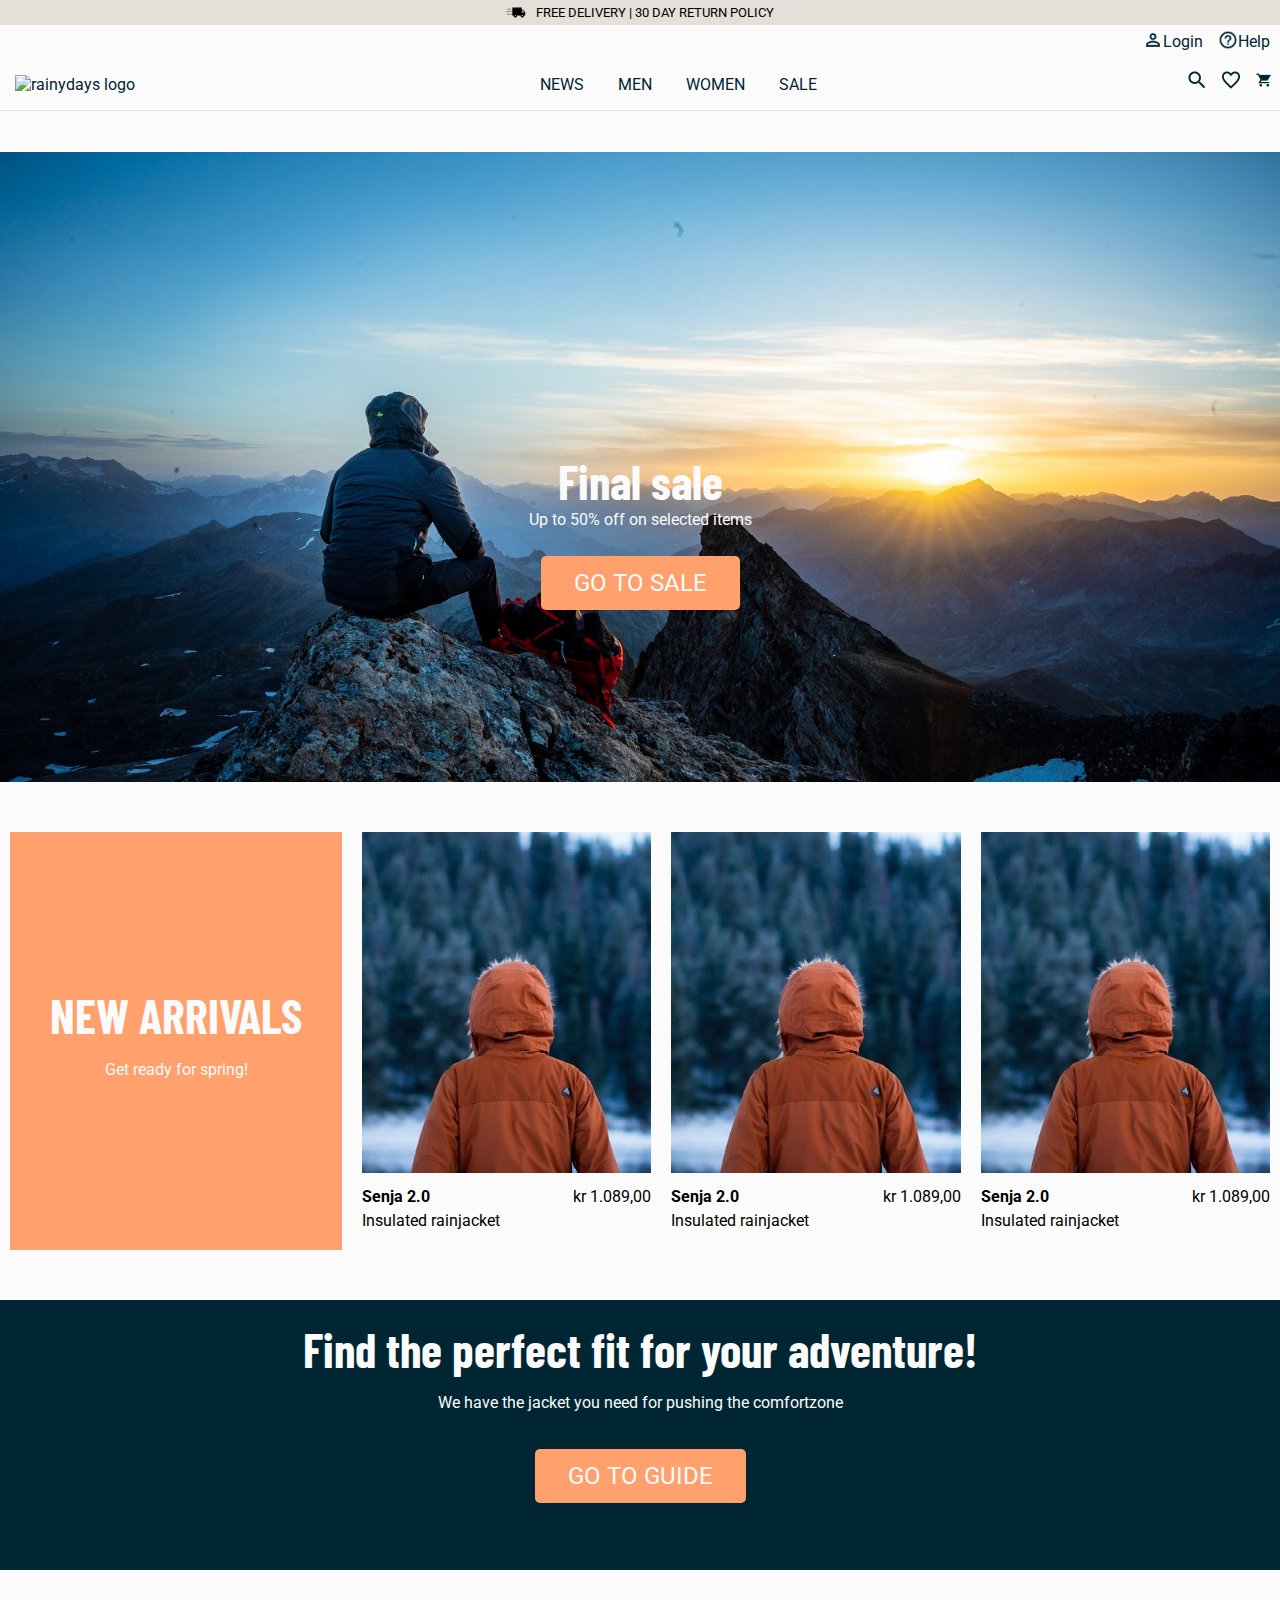
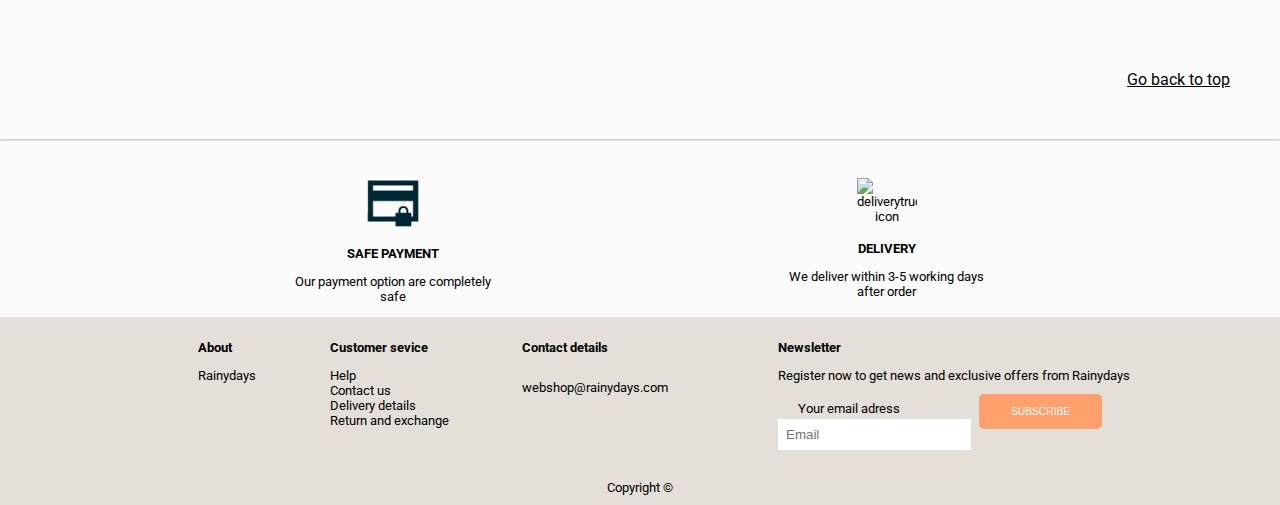
==== index.html @ 1f0a2761 "Changes to newsletter" ====
<!DOCTYPE html>
<html lang="en">
<head>
    <meta charset="UTF-8">
    <meta http-equiv="X-UA-Compatible" content="IE=edge">
    <meta name="viewport" content="width=device-width, initial-scale=1.0">
    <meta name="description" content="Quality rainjackets made for pushing the comfort zone on every adventure">
    <title>Rainydays | Home</title>
    <link href="styles/styles.css" rel="stylesheet"> 
    <link href="styles/home.css" rel="stylesheet"> 
    <link href="styles/media.css" rel="stylesheet"> 
    <link rel="preconnect" href="https://fonts.gstatic.com">
    <link rel="icon" href="images/rainydays_logo.png">
    <link href="https://fonts.googleapis.com/css2?family=Barlow+Condensed:wght@700&family=Roboto:wght@400;700&display=swap" rel="stylesheet">
    <script src="https://kit.fontawesome.com/b318972c4d.js" crossorigin="anonymous"></script>
    <!-- Hotjar Tracking Code for https://rainydays-online-store.netlify.app -->
    <script>
        (function(h,o,t,j,a,r){
            h.hj=h.hj||function(){(h.hj.q=h.hj.q||[]).push(arguments)};
            h._hjSettings={hjid:2637294,hjsv:6};
            a=o.getElementsByTagName('head')[0];
            r=o.createElement('script');r.async=1;
            r.src=t+h._hjSettings.hjid+j+h._hjSettings.hjsv;
            a.appendChild(r);
        })(window,document,'https://static.hotjar.com/c/hotjar-','.js?sv=');
    </script>
</head>
<body>
    <header>
        <div class="header-banner">
            <img src=icons/delivery-icon.png alt="deliverytruck icon" class="header-icons">
            <p> Free delivery | 30 day return policy</p>
        </div>
        <div class="top-menu-user">
            <a href="#"><img src="icons/profile-icon.png" alt="" class="header-icons"><span class="top-menu-text">Login</span>
            </a>
            <a href="#"><img src="icons/help-icon.png" alt="" class="header-icons"><span class="top-menu-text">Help</span>
            </a>
        </div>
        <div class="main-menu">
            <a href="index.html"><img src="Images/rainydays_logo.png" alt="rainydays logo" class="logo"></a>
            <label for="hamburger-menu"><i class="fas fa-bars"></i></label>
            <input type="checkbox" id="hamburger-menu">
            <nav>
                <ul>
                    <li><a href="products.html">News</a></li>
                    <li><a href="products.html">Men</a></li>
                    <li><a href="products.html">Women</a></li>
                    <li><a href="products.html">Sale</a></li>
                </ul>
            </nav>
            <div class="shopping-icons">
                <a href="#"><img src="icons/search-icon.png" alt="Search" class="header-icons">
                </a>
                <a href="#"><img src="icons/heart-icon.png" alt="View wishlist" class="header-icons">
                    <span class="counter-wishlist wishlist-total"></span></a>
                <a href="checkout.html"><img src="icons/shoppingcart-icon.png" alt="View shoppingcart" class="header-icons">
                </a>
            </div>
        </div>
        <hr>
    </header>
    <main id="top">
        <section class="home-header">
            <div class="home-content">
                <h1>Final sale</h1>
                <p>Up to 50% off on selected items</p>
                <a href="products.html" class="cta">Go to sale</a>
            </div>
        </section>
        <section class="products-new">
            <div class="products-header">
                <div>
                    <h2>New arrivals</h2>
                    <p>Get ready for spring!</p>
                </div>
            </div>
            <div class="product-section">
                <div>
                    <a href="product-spesifics.html"><img src="images/product_img_2.jpg" alt="Product image, go to product: rain jacket" class="products-img"></a>
                </div>
                <div class="product-details">
                    <a class="product-name-link" href="product-spesifics.html">Senja 2.0</a>
                    <p>kr 1.089,00</p>
                </div>
                <div>Insulated rainjacket</div>
            </div>
            <div class="product-section">
                <div>
                    <a href="product-spesifics.html"><img src="images/product_img_2.jpg" alt="Product image, go to product: rain jacket" class="products-img"></a>
                </div>
                <div class="product-details">
                    <a class="product-name-link" href="product-spesifics.html">Senja 2.0</a>
                    <p>kr 1.089,00</p>
                </div>
                <div>Insulated rainjacket</div>
            </div>
            <div class="product-section">
                <div>
                    <a href="product-spesifics.html"><img src="images/product_img_2.jpg" alt="Product image, go to product: rain jacket" class="products-img"></a>
                </div>
                <div class="product-details">
                    <a class="product-name-link" href="product-spesifics.html">Senja 2.0</a>
                    <p>kr 1.089,00</p>
                </div>
                <div>Insulated rainjacket</div>
            </div>
        </section>
        <section class="guide">
            <h3>Find the perfect fit for your adventure!</h3>
            <p>We have the jacket you need for pushing the comfortzone</p>
            <a class="cta" href="#">Go to guide</a>
        </section>
        <div class="backtotop">
            <a href="index.html#top" class="back-link">Go back to top</a>
        </div>
    </main>
    <footer>
        <hr>
        <div class="footer-top">
            <div>
                <img src="icons/safe-payment-icon.png" alt="Safe payment icon">
                <p class="footer-top-header">Safe payment</p>
                <P>Our payment option are completely safe</P>
            </div>
            <div class="footer-top-delivery">
                <img src="icons/delivery-icon-2.png" alt="deliverytruck icon" class="footer-delivery-icon">
                <p class="footer-top-header">Delivery</p>
                <p>We deliver within 3-5 working days after order</p>
            </div>
        </div>
        <div class="footer-bottom">
            <div class="footer-links-section footer-about">
                <p class="footer-bottom-header">About</p>
                <a href="about.html">Rainydays</a>
            </div>
            <div class="footer-links-section footer-customerserv">
                <p class="footer-bottom-header">Customer sevice</p>
                <a href="#">Help</a>
                <a href="contact.html">Contact us</a>
                <a href="#">Delivery details</a>
                <a href="#">Return and exchange</a>
            </div>
            <div class="footer-links-section footer-contact">
                <p class="footer-bottom-header">Contact details</p>
                <p>webshop@rainydays.com</p>
            </div>
            <div class="footer-bottom-newsletter">
                <p class="footer-bottom-header">Newsletter</p>
                <p>Register now to get news and exclusive offers from Rainydays</p>
                <!-- <label for="email">Your email adress</label> -->
                <form class="newsletter-textbox">
                    <div class="newsletter-wrapper">
                        <div class="newsletter-labelwrapper">
                            <label for="emailSub">Your email adress</label>
                            <input type="email" name="email" placeholder="Email" id="emailSub">
                        </div>
                        <input type="submit" value="Subscribe" class="cta cta-small">
                    </div>
                    <div class="newsletter-error"></div>
                    <div class="newsletter-subscribed"></div>
                </form>
            </div>
        </div>
        <div class="footer-banner">
            Copyright &copy;
        </div>
    </footer>
    <script src="js/script.js"></script>
</body>
</html>
---- styles/styles.css ----
@import "imports/variables.css";

body {
  background-color: #fcfbfb;
  color: #000;
  margin: 0px;
  font-family: "Roboto", sans-serif;
  min-height: 100vh;
  display: grid;
  grid-template-rows: auto 1fr auto;
}

/* fonts
font-family: 'Barlow Condensed', sans-serif;
font-family: 'Roboto', sans-serif; */

h1,
h2,
h3 {
  font-family: "Barlow Condensed", sans-serif;
  font-size: 3em;
  color: var(--white);
}

p {
  font-size: 1em;
}

/* Header 
_____________ */

.header-icons {
  max-width: 20px;
}

/* Banner */
.header-banner {
  background-color: #e5dfd9;
  color: #000;
  text-transform: uppercase;
  display: flex;
  justify-content: center;
  margin: 0px;
  padding: 0px;
}

.header-banner img {
  max-height: 20px;
  padding: 5px 0px;
}

.header-banner p {
  padding: 5px 0px 5px 10px;
  margin: 0px;
  font-size: 0.8em;
}

/* Top menu user */
.top-menu-user {
  display: flex;
  justify-content: flex-end;
}

.top-menu-user a {
  padding-right: 10px;
}

.top-menu-text {
  position: relative;
  bottom: 3px;
}
.top-menu-user,
.main-menu {
  max-width: 1600px;
  margin: 0px auto;
}

/* Main menu */
header {
  color: #002633;
}

.main-menu {
  display: flex;
  align-items: baseline;
  justify-content: space-between;
}

.main-menu a {
  flex-grow: 6;
}

.shopping-icons {
  order: 2;
}

.counter-shoppingcart,
.counter-wishlist {
  color: var(--signature-blue);
  background-color: var(--white);
  font-size: 0.8em;
  font-weight: bold;
  border: 2px solid;
  border-radius: 50px;
  padding: 0px 4px;
  position: relative;
  right: 15px;
  top: 3px;
  display: none;
}

.logo {
  max-width: 120px;
  height: auto;
  margin: 0px 10px;
  padding-top: 0px;
}

label {
  order: 3;
  margin-left: 20px;
  position: relative;
  bottom: 3px;
}

nav {
  margin-left: 25px;
  display: none;
  position: fixed;
  top: 137px;
  background: #fcfbfb;
  z-index: 1000;
  right: 0px;
}

nav ul {
  padding: 0px;
}

nav li {
  display: block;
  text-decoration: none;
  padding: 5px 20px;
}

#hamburger-menu {
  display: none;
  max-width: 25px;
}

#hamburger-menu:checked ~ nav {
  display: block;
}

/* CTA's
______________ */

.cta {
  text-transform: uppercase;
  background-color: #ffa06d;
  color: #fcfbfb;
  padding: 10px 30px;
  font-size: 1.5em;
  text-align: center;
  margin: 0px;
  border: 3px solid transparent;
  border-radius: 5px;
  transition-duration: 0.3s;
}

.cta-small {
  font-size: 0.8em;
  border: 2px solid transparent;
}

.cta-wide {
  text-transform: initial;
  margin: 40px 5px;
}

.cta-blue {
  background-color: var(--signature-blue);
}

.add-to-wishlist {
  border: none;
  background-color: inherit;
  color: var(--signature-blue);
  font-weight: bold;
  cursor: pointer;
}

.wishlist-icon {
  max-width: 30px;
  padding-top: 10px;
}

/* links 
______________ */

a {
  text-decoration: none;
}

header a {
  padding: 5px;
  color: #002633;
}

nav a {
  padding: 15px;
}

footer a {
  color: #000;
}

.current {
  text-decoration: underline;
}

.backtotop {
  margin: 100px 50px 50px 0px;
  text-align: right;
  max-width: 1600px;
}

.back-link {
  color: #000;
  text-decoration: underline;
}

/* Hover
______________ */

.top-menu-user a:hover {
  text-decoration: underline;
}

nav li:hover {
  text-decoration: underline;
  font-weight: bold;
}

.cta:hover {
  color: #ffa06d;
  background-color: #fcfbfb;
  border: 3px solid var(--orange);
}

.cta-small:hover {
  border: 2px solid;
  font-weight: bold;
}

.cta-blue:hover {
  color: var(--signature-blue);
  border-color: var(--signature-blue);
}

.back-link:hover {
  font-weight: bold;
}

footer div a:hover {
  text-decoration: underline;
}

/* Footer
______________ */

footer {
  background-color: #e5dfd9;
  display: flex;
  flex-direction: column;
  font-size: 0.8em;
}

hr {
  display: block;
  margin: 0px;
  padding: 0px;
  color: #e5dfd9;
  opacity: 0.2;
}

.footer-top {
  background-color: #fcfbfb;
  text-align: center;
  display: flex;
  justify-content: space-evenly;
  padding-top: 30px;
}

.footer-top div {
  max-width: 200px;
}
.footer-top img {
  max-width: 60px;
}

.footer-top-delivery {
  position: relative;
  bottom: 3px;
}

.footer-delivery-icon {
  margin: 10px 0px 5px;
  max-height: 50px;
}

.footer-top-header {
  text-transform: uppercase;
  font-weight: bold;
}

.footer-bottom {
  display: grid;
  grid-template-columns: auto;
  grid-gap: 10px;
  margin: 10px;
  justify-content: center;
}

.footer-links-section {
  display: flex;
  flex-direction: column;
}

.footer-bottom-header {
  font-weight: bold;
}

input[type="email"] {
  padding: 8px;
  box-sizing: border-box;
  border: none;
  margin-right: 5px;
}

input[type="submit"] {
  border: 2px solid var(--orange);
  position: relative;
  bottom: 1.5px;
}

input[type="submit"]:focus {
  outline: none;
}

label[for="email"] {
  margin: 5px 0px 0px;
}

input[type="email"]:focus {
  outline: none;
}

.newsletter-labelwrapper {
  display: inline-flex;
  flex-direction: column-reverse;
}

.newsletter-error {
  color: darkred;
  display: none;
}

.newsletter-subscribed {
  background-color: var(--white);
  border: 2px solid var(--orange);
  border-radius: 5px;
  padding: 0px 10px;
  max-width: 330px;
  display: none;
}

.footer-banner {
  text-align: center;
  padding: 10px;
  margin-top: 10px;
}

/* --------------------------------
               Error
-------------------------------- */

.form-error {
  color: darkred;
  display: none;
  margin: 0px 0px 15px;
}
---- styles/home.css ----
/* Home Page 
______________ */

.home-header {
  background-image: url("../images/home-header-img.jpg");
  background-color: var(--signature-blue);
  background-size: cover;
  background-repeat: no-repeat;
  background-position-x: center;
  background-position-y: center;
  min-height: 70vh;
}

.home-content {
  color: #fcfbfb;
  text-align: center;
  min-width: 210px;
  padding: 250px 0px 50px;
}

.home-content h1 {
  margin: 0px auto 0px;
}

.home-content p {
  margin: 0px auto 40px;
}

.products-new {
  display: grid;
  grid-template-columns: 1fr;
  max-width: 1400px;
  margin: 10px auto;
  grid-gap: 10px;
  padding: 0px 10px;
}

.products-header {
  background-color: #ffa06d;
  color: #fcfbfb;
  text-align: center;
  padding: 20px 0px;
}

.products-header h2 {
  text-transform: uppercase;
  margin: 0px;
}

.product-section {
  margin-bottom: 20px;
}

.products-img {
  width: 100%;
  height: auto;
}

.product-details {
  display: grid;
  grid-template-columns: 1fr 1fr;
  align-items: center;
  padding: 5px 0px 0px;
}

.product-details p {
  padding: 0px;
  margin: 0px;
  text-align: right;
}

.product-name-link {
  display: block;
  font-weight: bold;
  color: #000;
  padding: 5px 0px;
  margin: 0px;
}

h1,
h2,
h3 {
  font-family: "Barlow Condensed", sans-serif;
  font-size: 3em;
  color: #fcfbfb;
}

p {
  font-size: 1em;
}

p .product-name-link {
  font-size: 1.5em;
}

.guide {
  background-color: #002633;
  margin: 50px 0px;
  padding-bottom: 80px;
  text-align: center;
}

.guide h3 {
  margin: 5px auto;
  padding-top: 20px;
}

.guide p {
  color: #fcfbfb;
  margin: 15px auto 50px;
  padding: 0px;
}
---- styles/media.css ----
/* Media 
______________ */

@media (min-width: 600px) {
  /* Header */
  nav {
    display: block;
    position: static;
  }
  nav li {
    display: inline-block;
    padding: 0px;
    text-transform: uppercase;
  }
  .main-menu label {
    display: none;
  }
  .main-menu {
    justify-content: space-between;
  }
  .main-menu a {
    flex-grow: 0;
  }

  /* Homepage (600px)*/
  .home-content {
    padding: 300px 0px 50px;
  }

  .products-new {
    margin: 50px auto;
    grid-template-columns: repeat(2, 1fr);
    column-gap: 10px;
  }

  .products-header {
    display: table;
    text-align: center;
    min-height: 85.5%;
    width: auto;
    padding: 0px;
  }

  .products-header div {
    display: table-cell;
    vertical-align: middle;
  }

  /* Products-page (600px) */

  .jackets {
    grid-template-columns: repeat(3, 1fr);
    grid-gap: 20px;
  }

  /* Product-spesifics-page (600px) */

  .product-spesific-images {
    /* display: flex;
    flex-direction: row-reverse; */
  }
  .product-image-thumbnails {
    /* flex-direction: column; */
    /* margin-right: 40px;
    margin-top: 0px;
    max-width: 30vh;
    justify-content: space-evenly; */
  }

  .product-specs-header {
    justify-content: flex-start;
    padding-left: 50px;
  }

  /* Checkout-page (600px)*/

  .checkout-layout {
    grid-template-areas: "checkout orderdetails";
    grid-template-columns: 1fr auto;
  }

  .checkout {
    padding-right: 50px;
  }

  .order-details {
    padding-top: 75px;
  }

  /* Checkout success-page (600px) */
  .order-details-item {
    padding-right: 80px;
  }

  /* Contact-page (600px) */
  .contact-us {
    margin: 5px 50px;
  }

  /* Footer (600px)*/
  .footer-bottom {
    grid-template-columns: 1fr 1fr 1fr 2fr;
  }

  .footer-about {
    justify-self: end;
  }

  .footer-customerserv {
    justify-self: center;
  }
}

@media (min-width: 800px) {
  /* Home-page */
  .home-header {
    margin: 40px auto;
  }

  .products-new {
    grid-template-columns: auto repeat(3, 1fr);
    grid-gap: 20px;
    max-width: 1400px;
  }

  .products-header h2 {
    padding: 0px 40px;
    margin: 0px;
  }

  .guide {
    margin: 50px auto 100px;
  }

  /* Products-page (800px) */
  .jackets-layout {
    display: grid;
    grid-template-areas:
      "sort sort sort top-itemcount"
      "filter jackets jackets jackets"
      "filter jackets jackets jackets"
      "itemcount itemcount itemcount itemcount";
    max-width: 1600px;
  }

  .filter {
    display: block;
    position: relative;
    top: -20px;
    margin: 0px 20px 0px 5px;
  }

  .label-drop-filter {
    display: none;
  }

  #dropdown-filter:checked ~ .filter {
    padding: 0px 20px 10px;
    box-shadow: none;
  }

  .sort {
    margin: 0px auto;
    text-align: center;
  }

  .sort-by:hover .dropdown-sort {
    display: inline-flex;
  }

  .dropdown-sort {
    display: flex;
    position: relative;
    box-shadow: none;
    padding: 15px 0px 0px 75px;
    margin: 0px;
  }

  .hide-sort-button {
    display: none;
  }

  .jackets {
    grid-template-columns: repeat(3, 1fr);
    grid-gap: 20px;
    max-width: 1400px;
  }

  /* Product-spesifics-page (800px) */
  .product-spesifics {
    display: grid;
    grid-template-areas:
      "product-images product-images product-details"
      "product-specs product-specs product-specs";
    margin: 20px auto 100px;
  }

  .product-spesific-images {
    padding-right: 50px;
  }
  .product-specs {
    margin-top: 50px;
  }
  .product-specs-header {
    padding-left: 100px;
    gap: 40px;
  }
  .product-specs-text {
    padding: 40px 80px;
  }

  /* Checkout-page (800px)*/

  .checkout-layout {
    grid-template-areas: "checkout orderdetails";
    grid-template-columns: 1fr 1fr;
  }

  .order-details {
    padding-left: 50px;
  }

  /* About-page (800px) */
  .about-header {
    min-height: 40vh;
  }
  .about-text {
    padding: 0px 75px;
    max-width: 1600px;
  }

  /* Contact-page (800px) */
  .contact-us {
    grid-template-areas: "csmenu contactform";
    grid-template-columns: auto 1fr;
    margin: 50px auto 100px;
  }
  .cs-menu {
    padding-right: 150px;
  }
  .cs-menu-header {
    margin-bottom: 25px;
  }

  .contact-form {
    width: 500px;
    padding-top: 5px;
  }
}

@media (min-width: 1000px) {
  .about-text {
    padding: 0px 150px;
  }
}

@media (min-width: 1300px) {
  .about-text {
    padding: 0px 300px;
  }
}

@media (min-width: 1600px) {
  /* Home-page */
  .home-content {
    padding: 450px 0px 50px;
  }
}
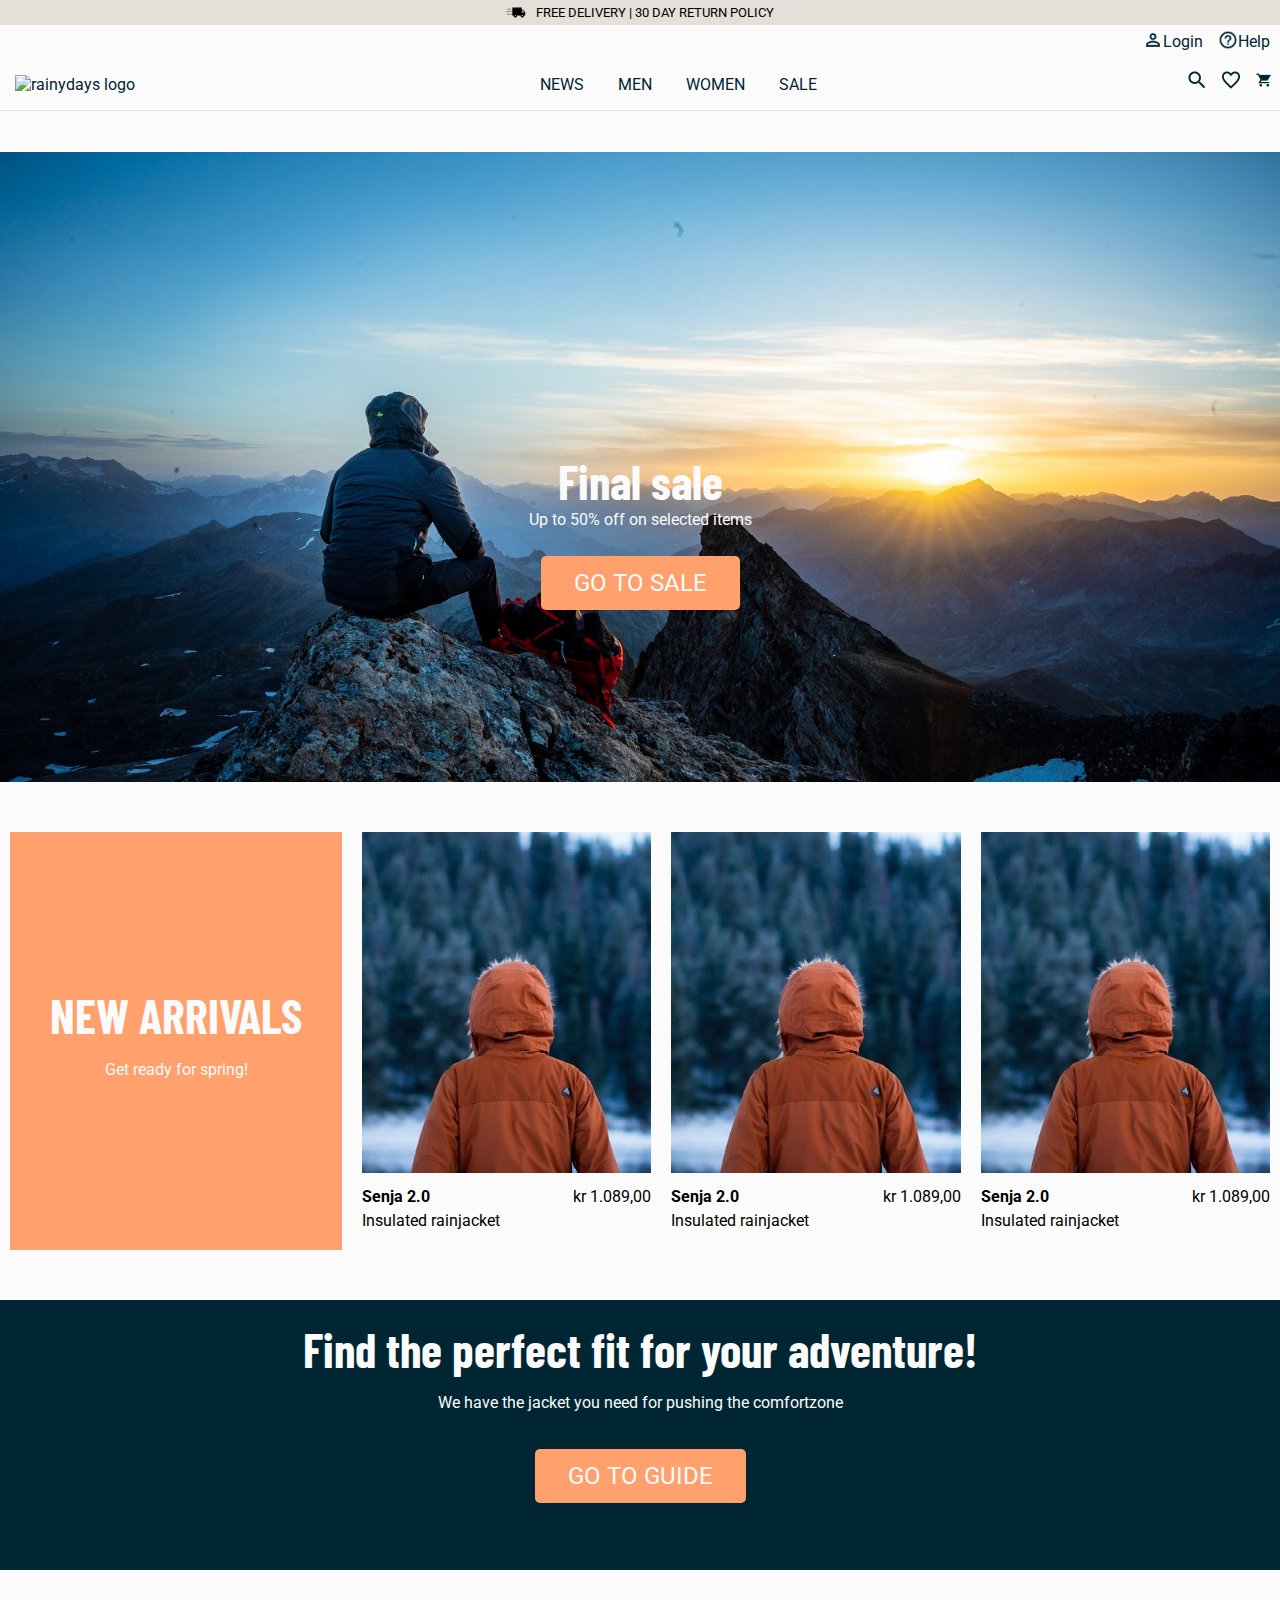
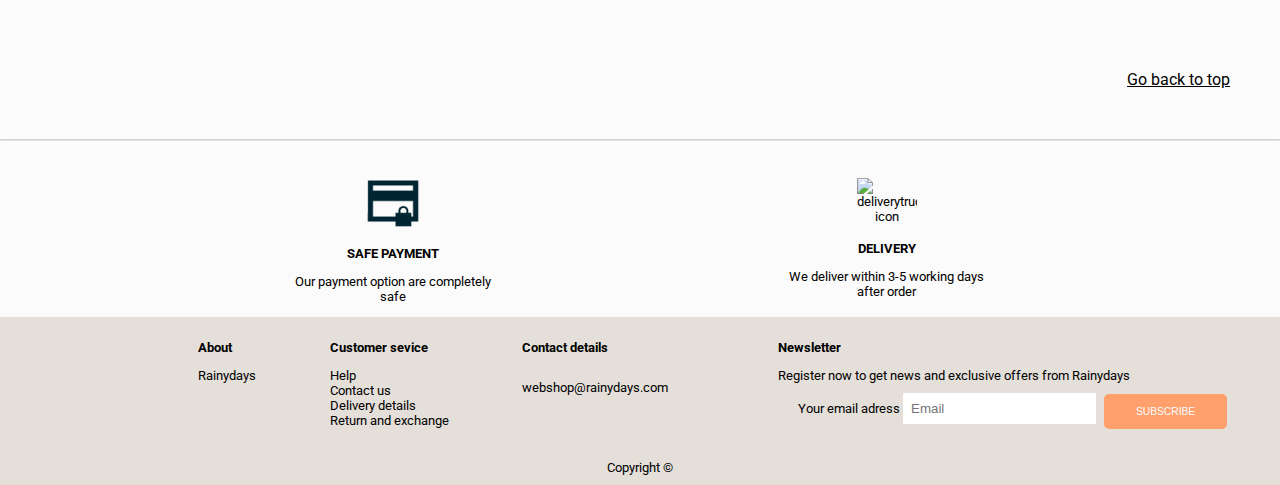
==== commit 785b410c: "Newsletter" ====
--- a/index.html
+++ b/index.html
@@ -152,8 +152,9 @@
                 <form class="newsletter-textbox">
                     <div class="newsletter-wrapper">
                         <div class="newsletter-labelwrapper">
-                            <label for="emailSub">Your email adress</label>
+                            <label for="emailSub">Your email adress
                             <input type="email" name="email" placeholder="Email" id="emailSub">
+                        </label>
                         </div>
                         <input type="submit" value="Subscribe" class="cta cta-small">
                     </div>
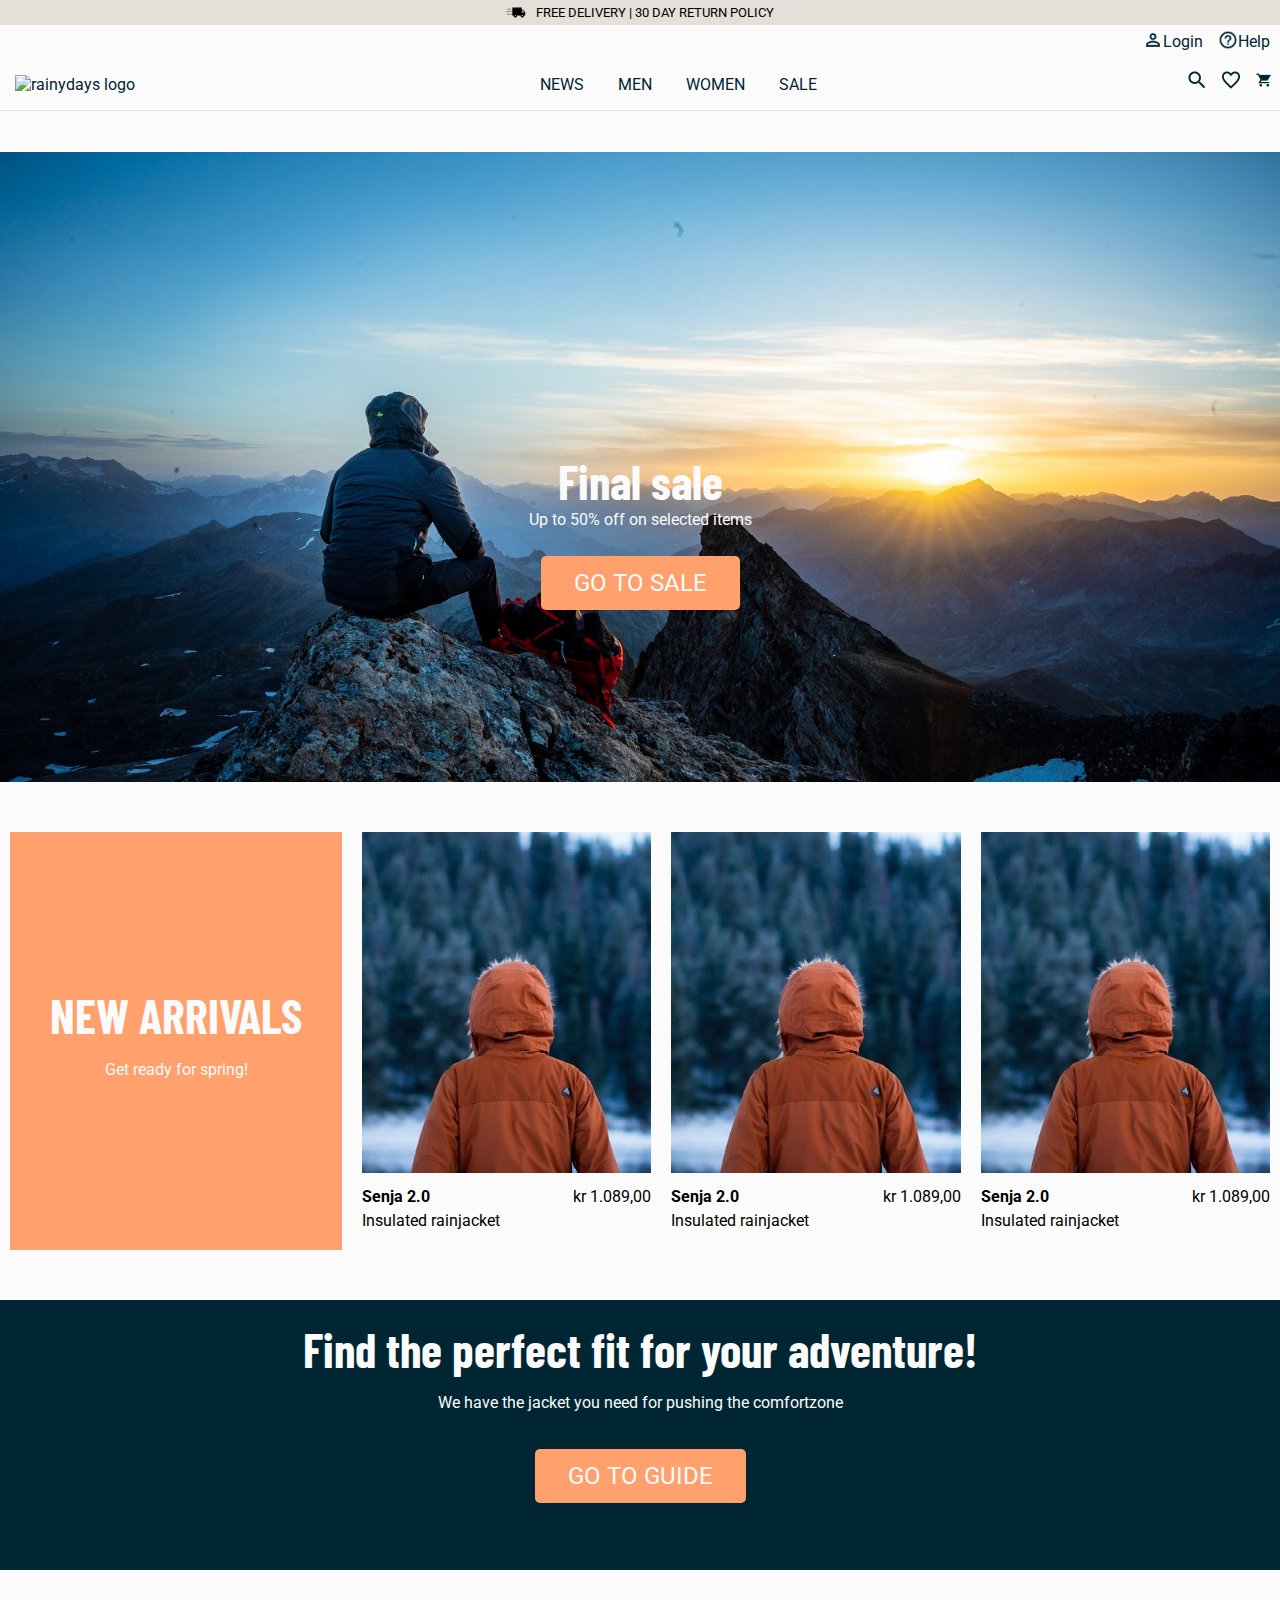
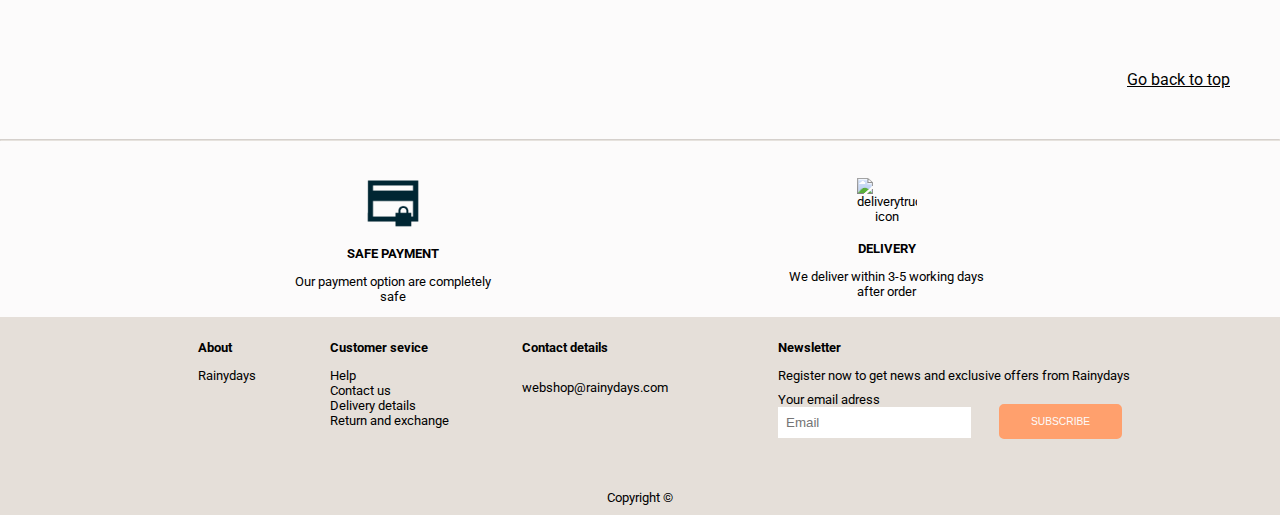
==== commit 3e535a7d: "Changes to newsletter html and css" ====
--- a/index.html
+++ b/index.html
@@ -151,11 +151,9 @@
                 <!-- <label for="email">Your email adress</label> -->
                 <form class="newsletter-textbox">
                     <div class="newsletter-wrapper">
-                        <div class="newsletter-labelwrapper">
-                            <label for="emailSub">Your email adress
+                        <label for="emailSub" class="newsletter-labelwrapper">Your email adress
                             <input type="email" name="email" placeholder="Email" id="emailSub">
                         </label>
-                        </div>
                         <input type="submit" value="Subscribe" class="cta cta-small">
                     </div>
                     <div class="newsletter-error"></div>
--- a/styles/styles.css
+++ b/styles/styles.css
@@ -355,10 +355,16 @@
 input[type="email"]:focus {
   outline: none;
 }
+.newsletter-wrapper {
+  padding-top: 10px;
+}
 
 .newsletter-labelwrapper {
   display: inline-flex;
-  flex-direction: column-reverse;
+  flex-direction: column;
+  position: relative;
+  right: 20px;
+  bottom: 22px;
 }
 
 .newsletter-error {
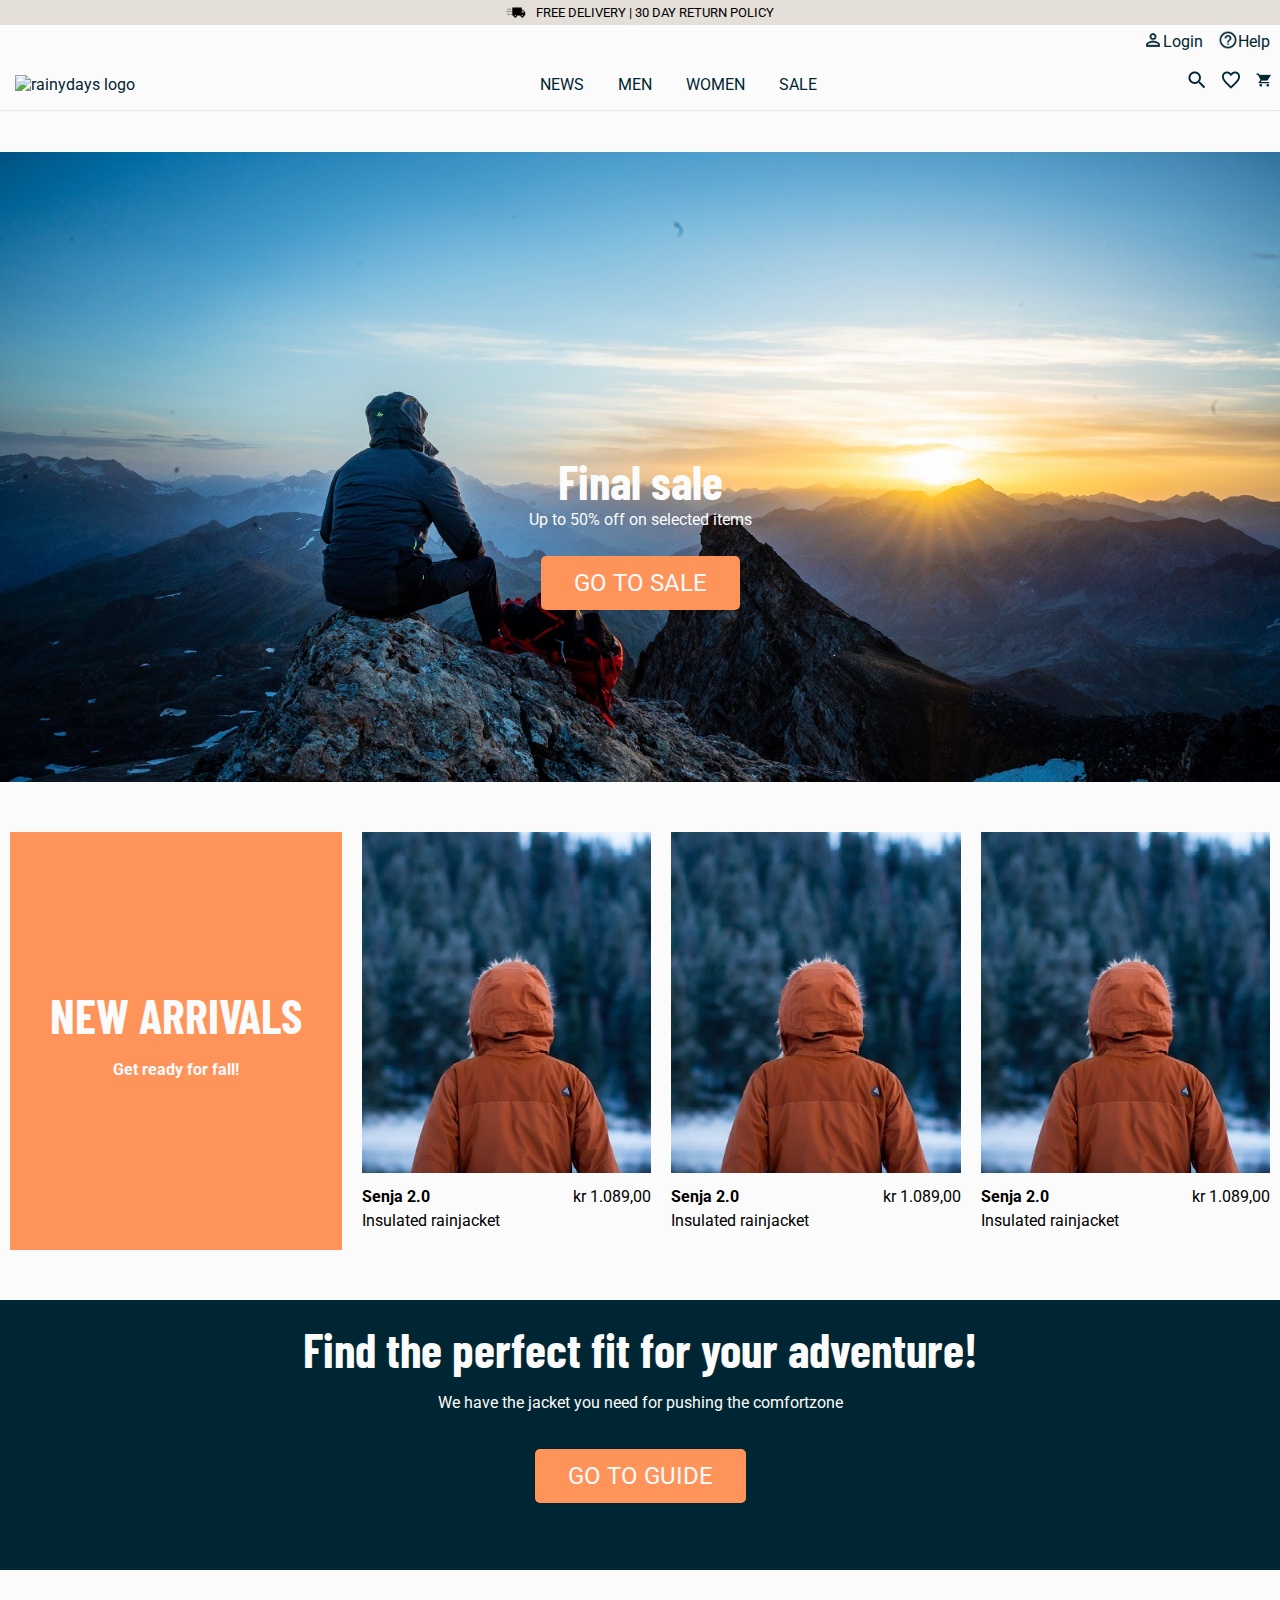
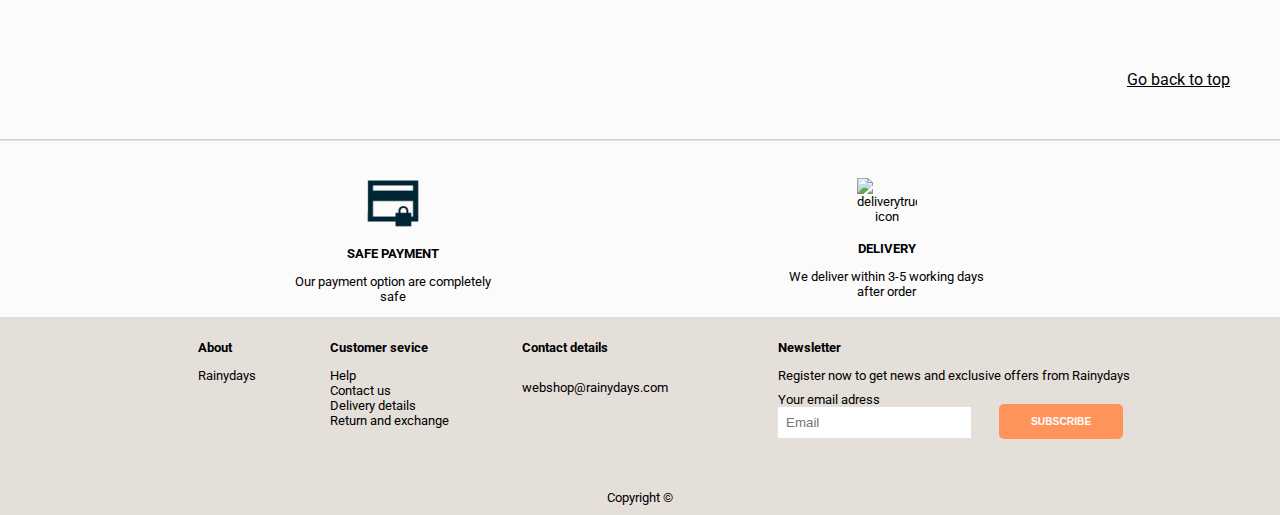
==== commit d3287d87: "changes ti newsletter and alt-text in header on all pages" ====
--- a/index.html
+++ b/index.html
@@ -72,7 +72,7 @@
             <div class="products-header">
                 <div>
                     <h2>New arrivals</h2>
-                    <p>Get ready for spring!</p>
+                    <p>Get ready for fall!</p>
                 </div>
             </div>
             <div class="product-section">
--- a/styles/styles.css
+++ b/styles/styles.css
@@ -157,8 +157,8 @@
 
 .cta {
   text-transform: uppercase;
-  background-color: #ffa06d;
-  color: #fcfbfb;
+  background-color: var(--orange);
+  color: var(--white);
   padding: 10px 30px;
   font-size: 1.5em;
   text-align: center;
@@ -170,6 +170,7 @@
 
 .cta-small {
   font-size: 0.8em;
+  font-weight: bold;
   border: 2px solid transparent;
 }
 
--- a/styles/home.css
+++ b/styles/home.css
@@ -36,10 +36,11 @@
 }
 
 .products-header {
-  background-color: #ffa06d;
-  color: #fcfbfb;
+  background-color: var(--orange);
+  color: var(--white);
   text-align: center;
   padding: 20px 0px;
+  font-weight: bold;
 }
 
 .products-header h2 {
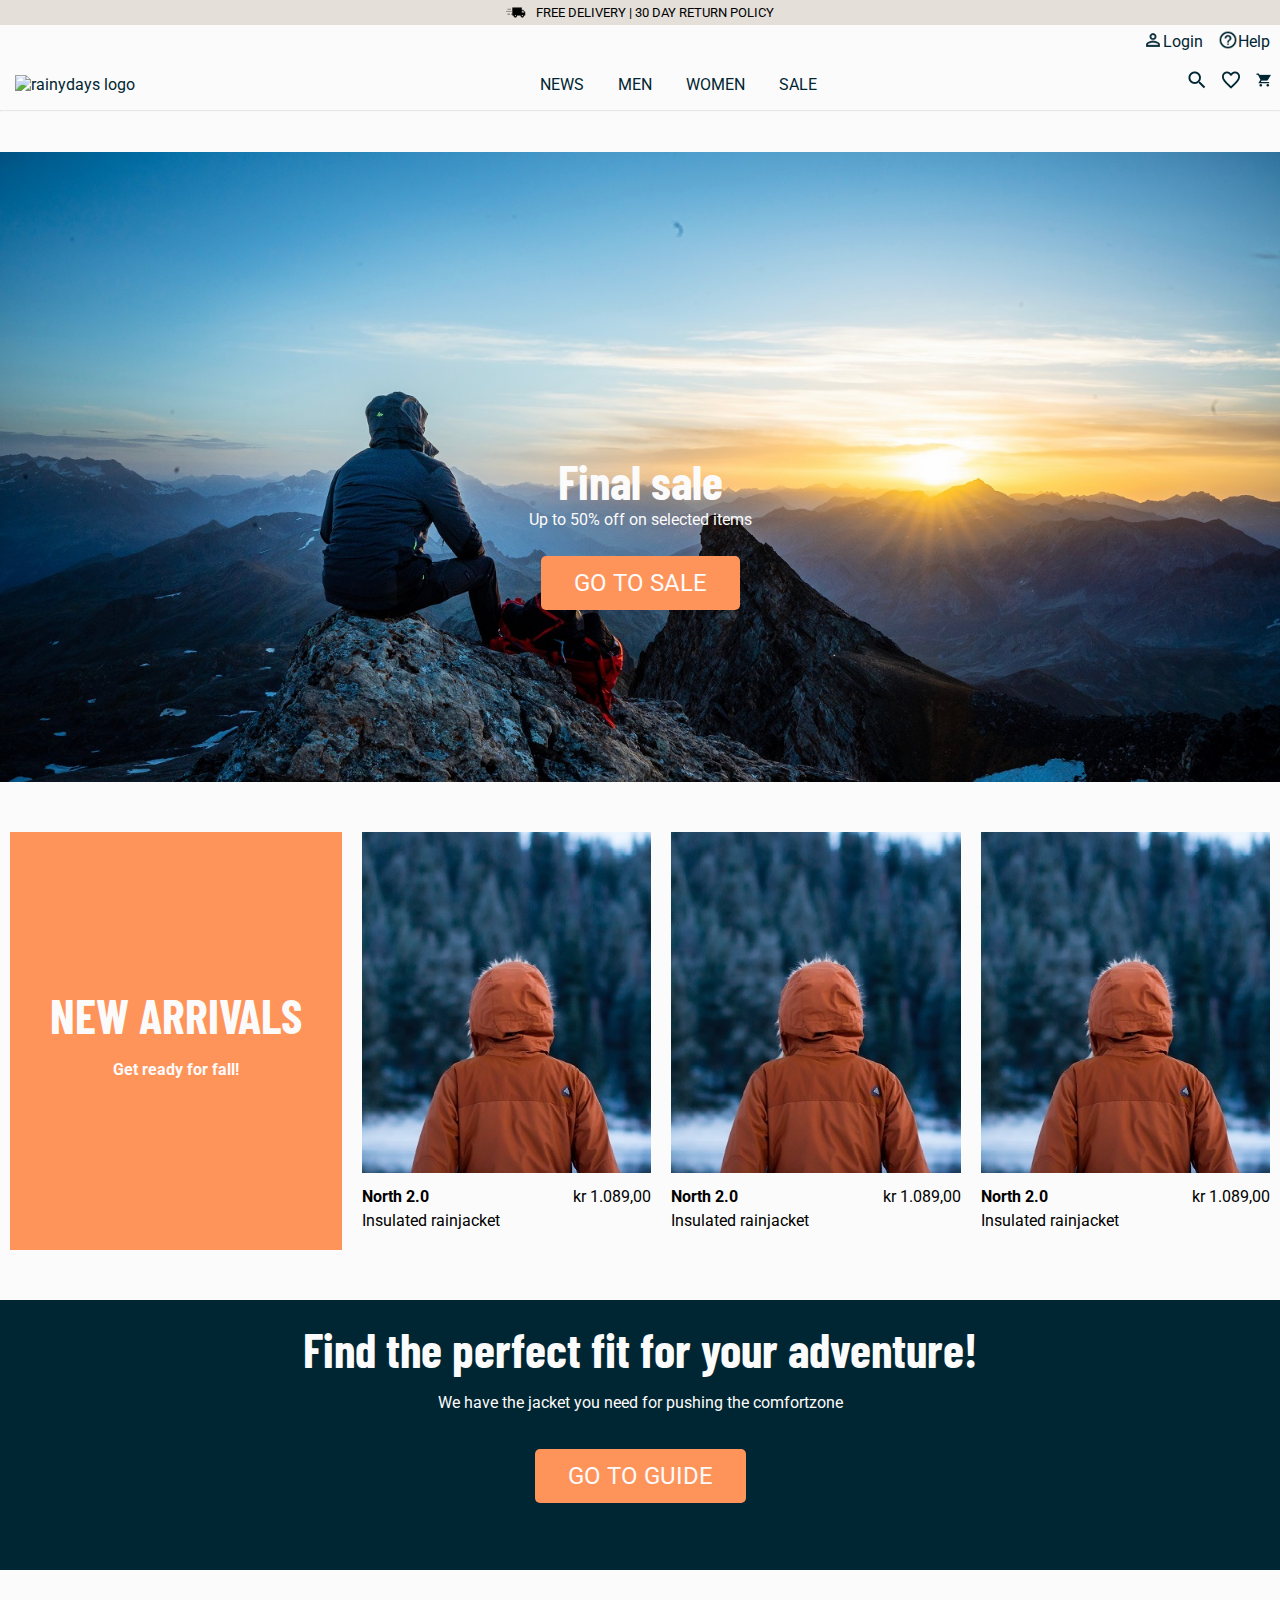
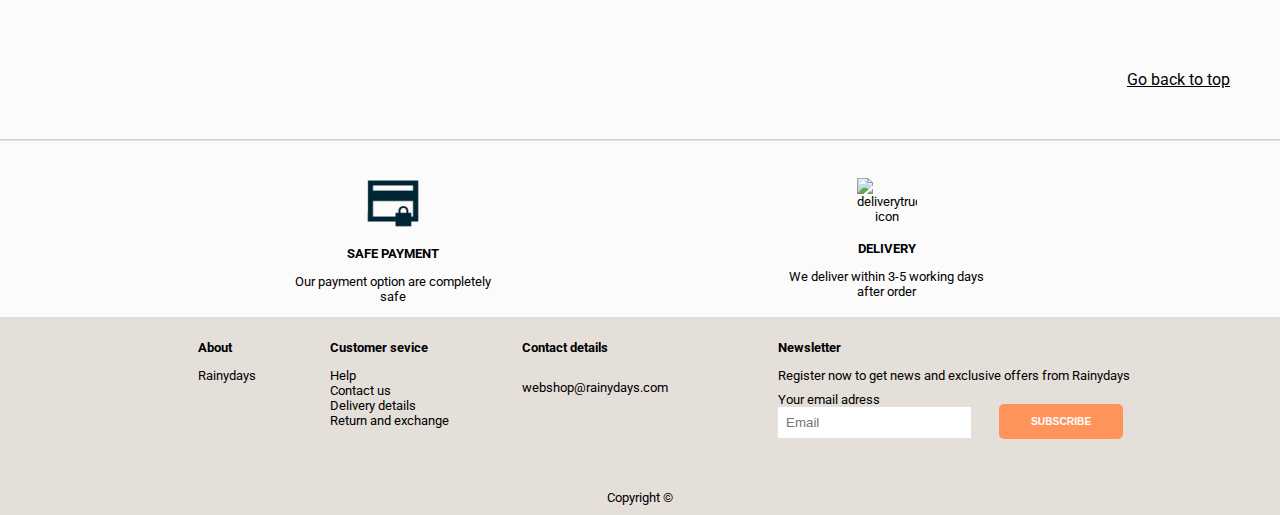
==== commit f3ac54e8: "Adjustments according to accessability testing" ====
--- a/index.html
+++ b/index.html
@@ -80,7 +80,7 @@
                     <a href="product-spesifics.html"><img src="images/product_img_2.jpg" alt="Product image, go to product: rain jacket" class="products-img"></a>
                 </div>
                 <div class="product-details">
-                    <a class="product-name-link" href="product-spesifics.html">Senja 2.0</a>
+                    <a class="product-name-link" href="product-spesifics.html">North 2.0</a>
                     <p>kr 1.089,00</p>
                 </div>
                 <div>Insulated rainjacket</div>
@@ -90,7 +90,7 @@
                     <a href="product-spesifics.html"><img src="images/product_img_2.jpg" alt="Product image, go to product: rain jacket" class="products-img"></a>
                 </div>
                 <div class="product-details">
-                    <a class="product-name-link" href="product-spesifics.html">Senja 2.0</a>
+                    <a class="product-name-link" href="product-spesifics.html">North 2.0</a>
                     <p>kr 1.089,00</p>
                 </div>
                 <div>Insulated rainjacket</div>
@@ -100,7 +100,7 @@
                     <a href="product-spesifics.html"><img src="images/product_img_2.jpg" alt="Product image, go to product: rain jacket" class="products-img"></a>
                 </div>
                 <div class="product-details">
-                    <a class="product-name-link" href="product-spesifics.html">Senja 2.0</a>
+                    <a class="product-name-link" href="product-spesifics.html">North 2.0</a>
                     <p>kr 1.089,00</p>
                 </div>
                 <div>Insulated rainjacket</div>
--- a/styles/styles.css
+++ b/styles/styles.css
@@ -24,6 +24,11 @@
 
 p {
   font-size: 1em;
+}
+
+.regular-textcolor {
+  color: #000;
+  font-size: 1.2em;
 }
 
 /* Header 
@@ -397,3 +402,14 @@
   display: none;
   margin: 0px 0px 15px;
 }
+
+/* --------------------------------
+               Forms
+-------------------------------- */
+
+fieldset {
+  border: none;
+  position: relative;
+  right: 17px;
+  margin-top: 10px;
+}
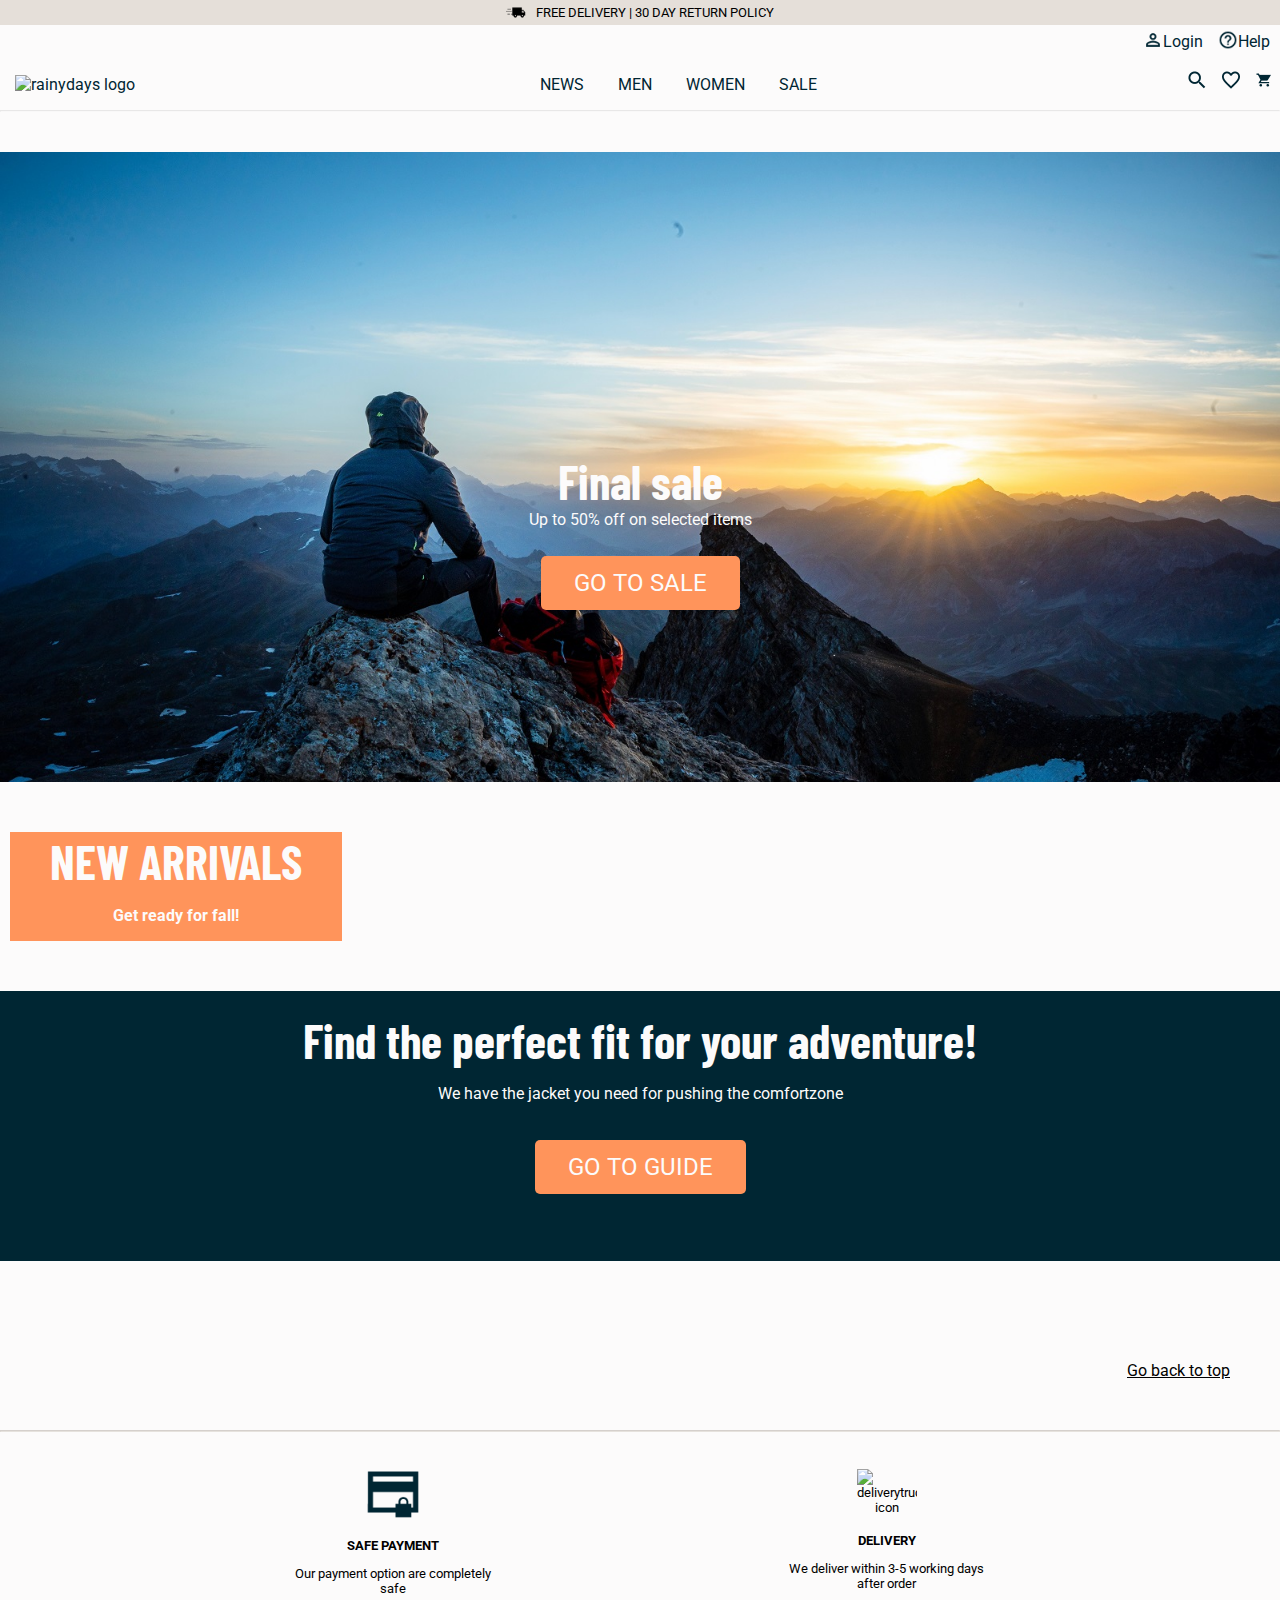
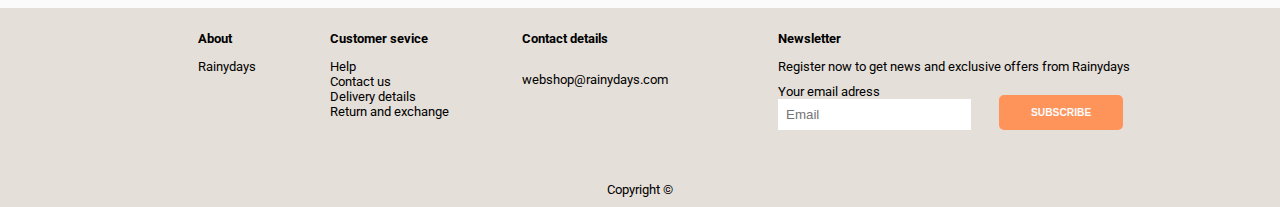
==== commit da7dbf02: "Added product API" ====
--- a/index.html
+++ b/index.html
@@ -32,9 +32,9 @@
             <p> Free delivery | 30 day return policy</p>
         </div>
         <div class="top-menu-user">
-            <a href="#"><img src="icons/profile-icon.png" alt="" class="header-icons"><span class="top-menu-text">Login</span>
+            <a href="redirect.html"><img src="icons/profile-icon.png" alt="" class="header-icons"><span class="top-menu-text">Login</span>
             </a>
-            <a href="#"><img src="icons/help-icon.png" alt="" class="header-icons"><span class="top-menu-text">Help</span>
+            <a href="redirect.html"><img src="icons/help-icon.png" alt="" class="header-icons"><span class="top-menu-text">Help</span>
             </a>
         </div>
         <div class="main-menu">
@@ -75,8 +75,8 @@
                     <p>Get ready for fall!</p>
                 </div>
             </div>
-            <div class="product-section">
-                <div>
+            <div class="product-section" id="featured">
+                <!-- <div>
                     <a href="product-spesifics.html"><img src="images/product_img_2.jpg" alt="Product image, go to product: rain jacket" class="products-img"></a>
                 </div>
                 <div class="product-details">
@@ -103,13 +103,13 @@
                     <a class="product-name-link" href="product-spesifics.html">North 2.0</a>
                     <p>kr 1.089,00</p>
                 </div>
-                <div>Insulated rainjacket</div>
+                <div>Insulated rainjacket</div> -->
             </div>
         </section>
         <section class="guide">
             <h3>Find the perfect fit for your adventure!</h3>
             <p>We have the jacket you need for pushing the comfortzone</p>
-            <a class="cta" href="#">Go to guide</a>
+            <a class="cta" href="redirect.html">Go to guide</a>
         </section>
         <div class="backtotop">
             <a href="index.html#top" class="back-link">Go back to top</a>
@@ -136,10 +136,10 @@
             </div>
             <div class="footer-links-section footer-customerserv">
                 <p class="footer-bottom-header">Customer sevice</p>
-                <a href="#">Help</a>
+                <a href="redirect.html">Help</a>
                 <a href="contact.html">Contact us</a>
-                <a href="#">Delivery details</a>
-                <a href="#">Return and exchange</a>
+                <a href="redirect.html">Delivery details</a>
+                <a href="redirect.html">Return and exchange</a>
             </div>
             <div class="footer-links-section footer-contact">
                 <p class="footer-bottom-header">Contact details</p>
@@ -165,6 +165,7 @@
             Copyright &copy;
         </div>
     </footer>
+    <script src="js/home.js"></script>
     <script src="js/script.js"></script>
 </body>
 </html>--- a/styles/styles.css
+++ b/styles/styles.css
@@ -8,6 +8,22 @@
   min-height: 100vh;
   display: grid;
   grid-template-rows: auto 1fr auto;
+}
+
+.loading {
+  display: flex;
+  justify-content: center;
+  margin: 50px auto;
+}
+
+.loading {
+  content: "";
+  width: 100px;
+  height: 100px;
+  border: 20px solid var(--signature-blue);
+  border-top-color: white;
+  border-radius: 50%;
+  animation: loading 1s linear infinite;
 }
 
 /* fonts
@@ -413,3 +429,40 @@
   right: 17px;
   margin-top: 10px;
 }
+
+/* --------------------------------
+          Redirect page
+-------------------------------- */
+
+.redirect-message {
+  background-color: var(--signature-blue);
+  margin: 10px;
+  padding: 20px;
+  border-radius: 5px;
+  text-align: center;
+  font-size: 0.8em;
+}
+
+.redirect-message p {
+  color: var(--white);
+  margin-bottom: 50px;
+  font-size: var(--regular-text);
+}
+
+.redirect {
+  margin: 10px;
+}
+
+.redirect-buttons {
+  display: flex;
+  flex-direction: column;
+}
+
+/* --------------------------------
+          keyframes
+-------------------------------- */
+@keyframes loading {
+  to {
+    transform: rotate(1turn);
+  }
+}
--- a/styles/home.css
+++ b/styles/home.css
@@ -50,11 +50,15 @@
 
 .product-section {
   margin-bottom: 20px;
+  display: flex;
+  gap: 10px;
 }
 
 .products-img {
-  width: 100%;
-  height: auto;
+  width: 50vh;
+  height: 70vh;
+  background-repeat: no-repeat;
+  background-size: cover;
 }
 
 .product-details {
@@ -73,6 +77,7 @@
 .product-name-link {
   display: block;
   font-weight: bold;
+  font-size: var(--regular-text);
   color: #000;
   padding: 5px 0px;
   margin: 0px;
--- a/styles/media.css
+++ b/styles/media.css
@@ -108,6 +108,22 @@
 
   .footer-customerserv {
     justify-self: center;
+  }
+
+  /*Redirect-page (600px) */
+
+  .redirect-message {
+    margin: 20px;
+    padding: 20px;
+  }
+
+  .redirect {
+    margin: 25px;
+  }
+
+  .redirect-buttons {
+    display: block;
+    margin-bottom: 50px;
   }
 }
 
@@ -246,6 +262,15 @@
     width: 500px;
     padding-top: 5px;
   }
+
+  /*Redirect-page (600px) */
+
+  .redirect-message {
+    margin: 50px auto;
+    max-width: 1000px;
+    padding: 50px;
+    font-size: initial;
+  }
 }
 
 @media (min-width: 1000px) {
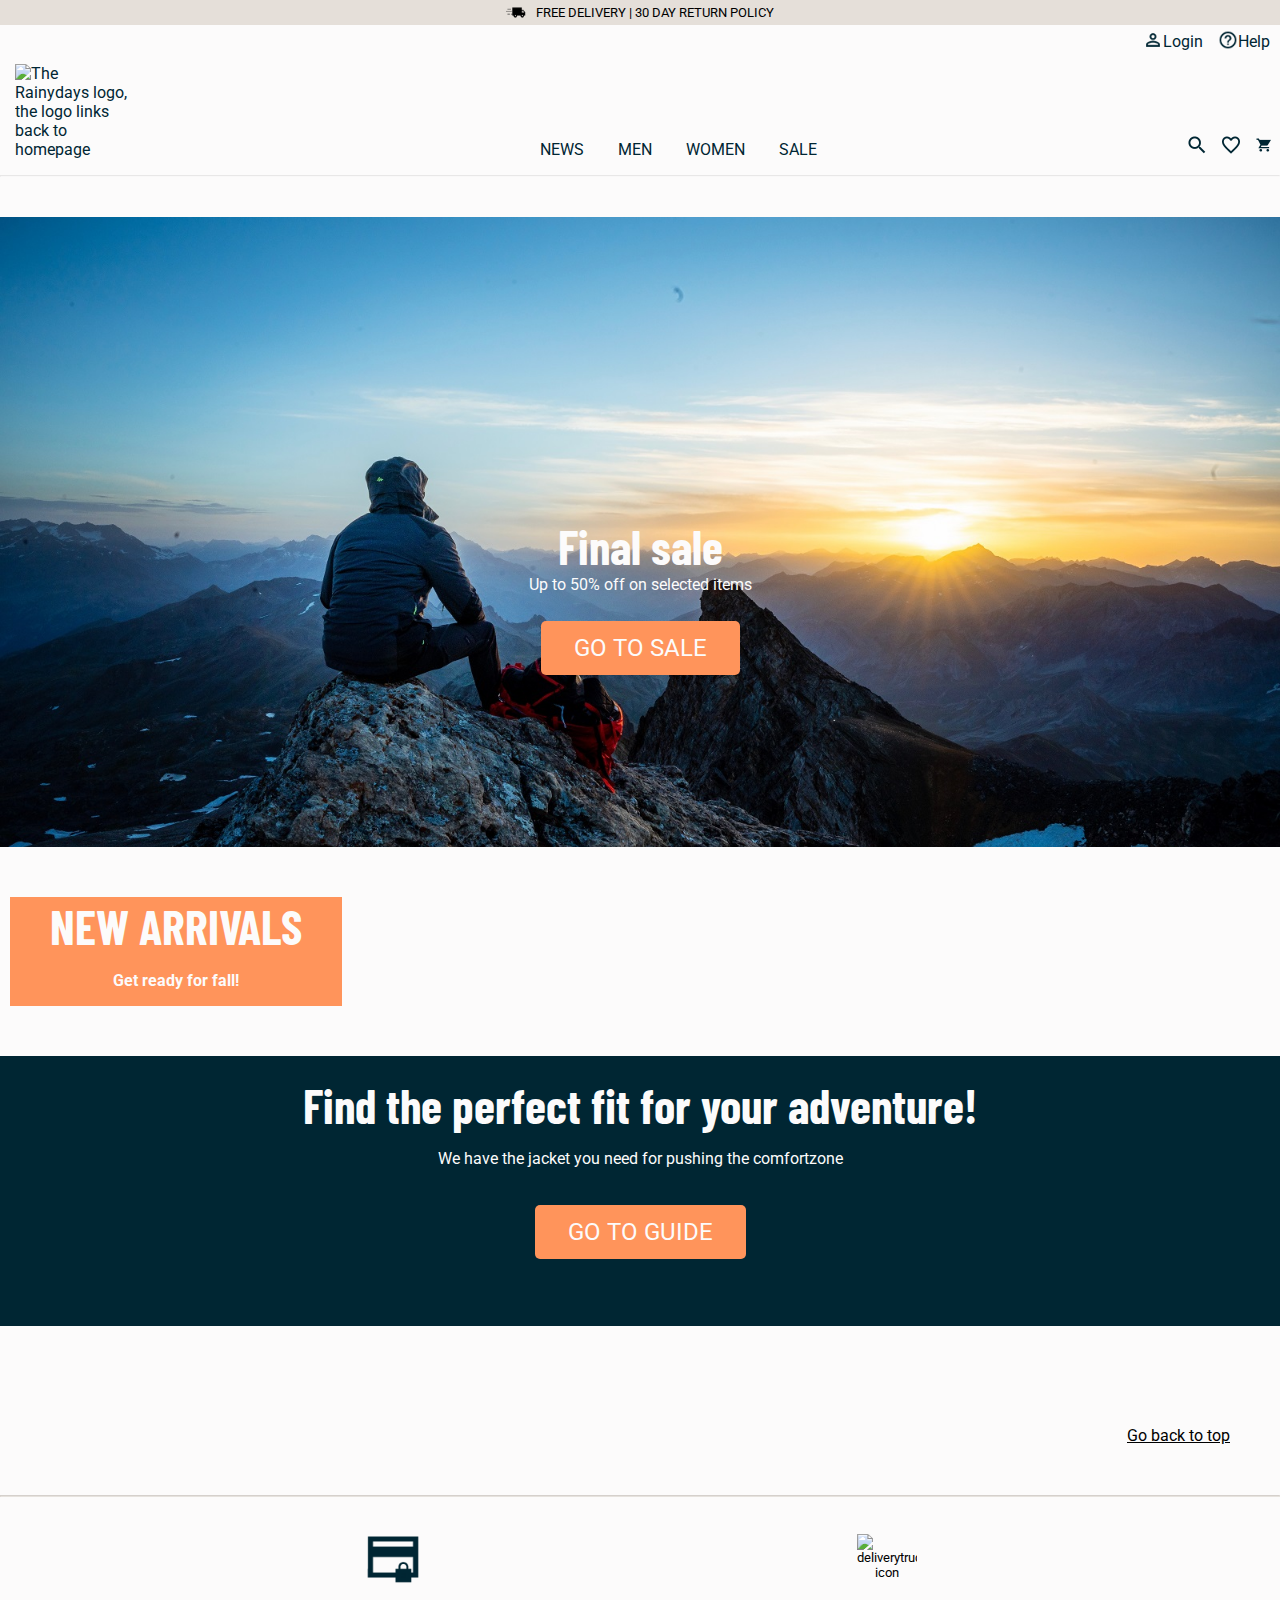
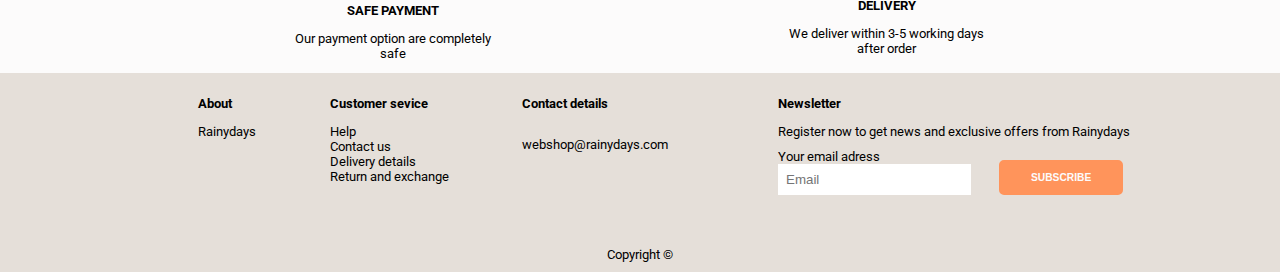
==== commit a58ab504: "Changes to api-call" ====
--- a/index.html
+++ b/index.html
@@ -38,7 +38,7 @@
             </a>
         </div>
         <div class="main-menu">
-            <a href="index.html"><img src="Images/rainydays_logo.png" alt="rainydays logo" class="logo"></a>
+            <a href="index.html"><img src="Images/rainydays_logo.png" alt="The Rainydays logo, the logo links back to homepage" class="logo"></a>
             <label for="hamburger-menu"><i class="fas fa-bars"></i></label>
             <input type="checkbox" id="hamburger-menu">
             <nav>
--- a/styles/home.css
+++ b/styles/home.css
@@ -31,7 +31,7 @@
   grid-template-columns: 1fr;
   max-width: 1400px;
   margin: 10px auto;
-  grid-gap: 10px;
+  grid-gap: 20px;
   padding: 0px 10px;
 }
 
@@ -51,11 +51,12 @@
 .product-section {
   margin-bottom: 20px;
   display: flex;
+  flex-direction: column;
   gap: 10px;
 }
 
 .products-img {
-  width: 50vh;
+  width: 100%;
   height: 70vh;
   background-repeat: no-repeat;
   background-size: cover;
--- a/styles/media.css
+++ b/styles/media.css
@@ -137,6 +137,15 @@
     grid-template-columns: auto repeat(3, 1fr);
     grid-gap: 20px;
     max-width: 1400px;
+  }
+
+  .product-section {
+    flex-direction: row;
+  }
+
+  .products-img {
+    width: 50vh;
+    height: 70vh;
   }
 
   .products-header h2 {
